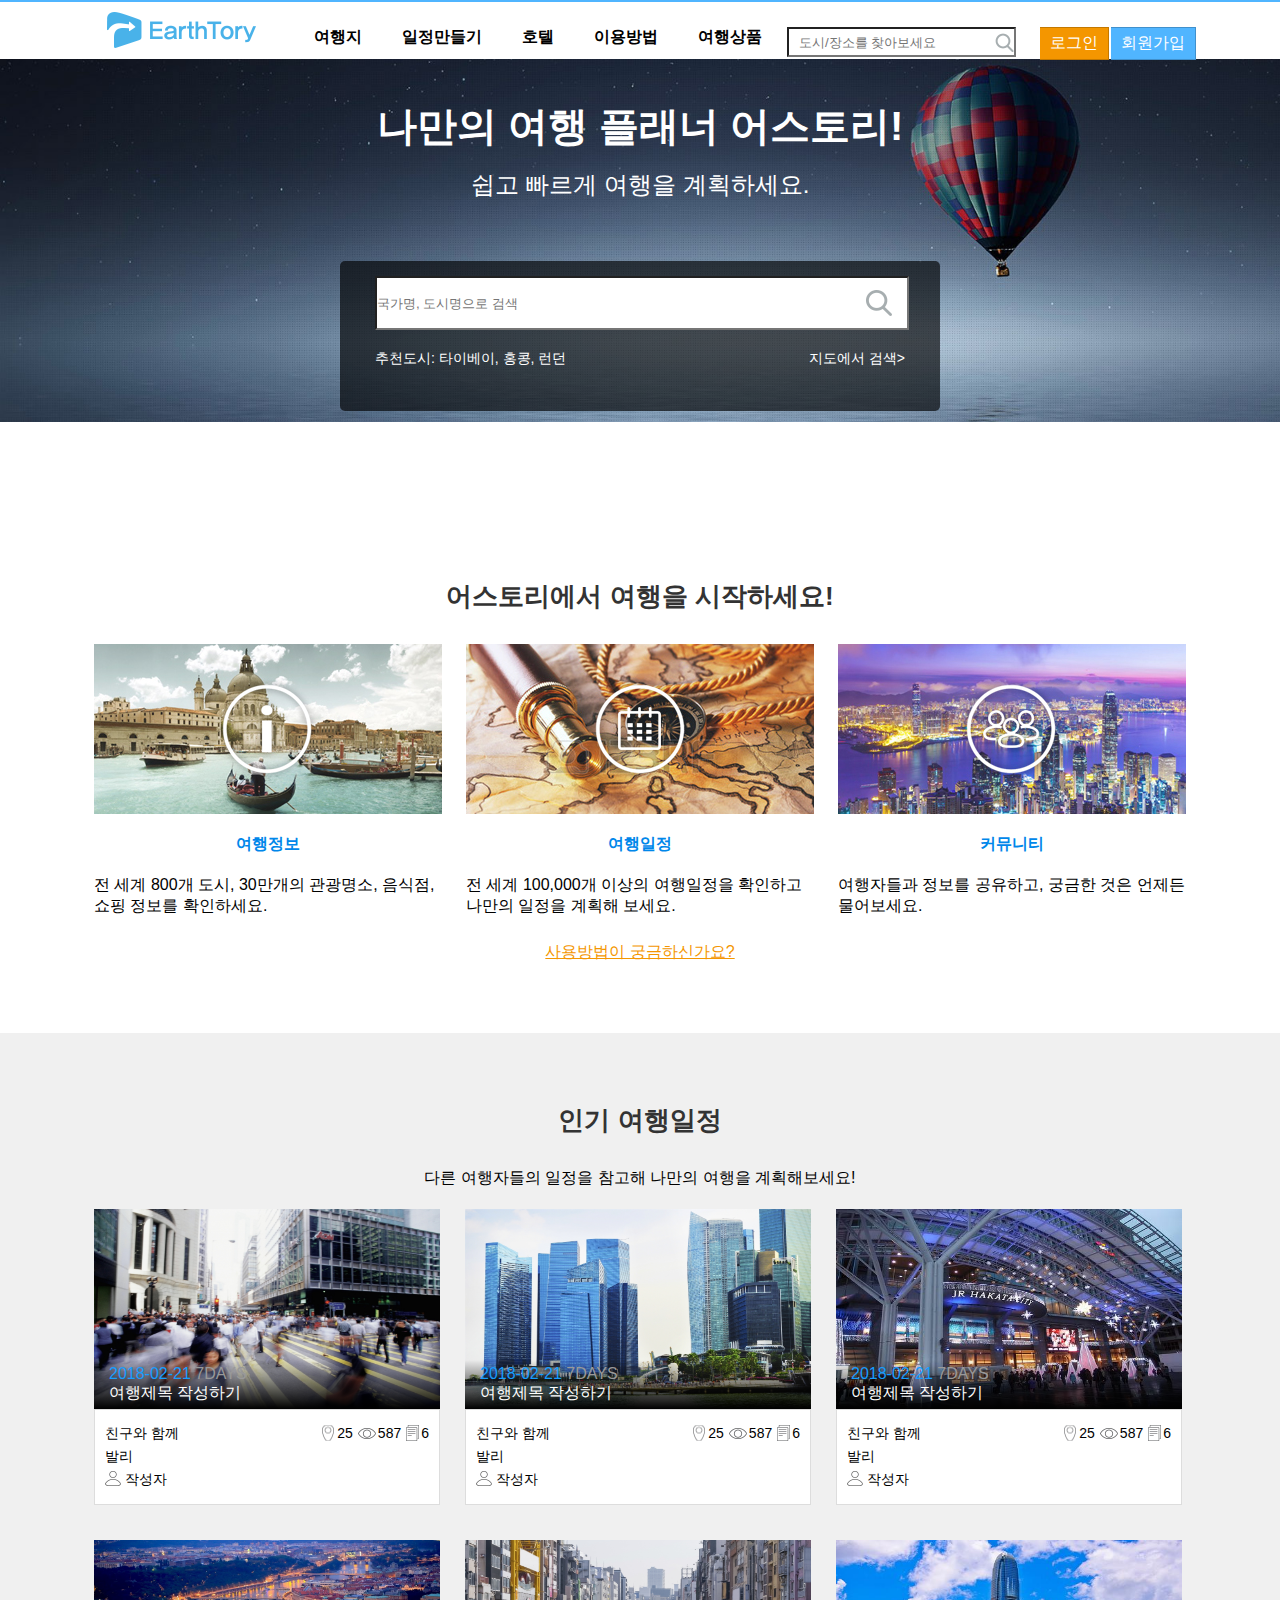
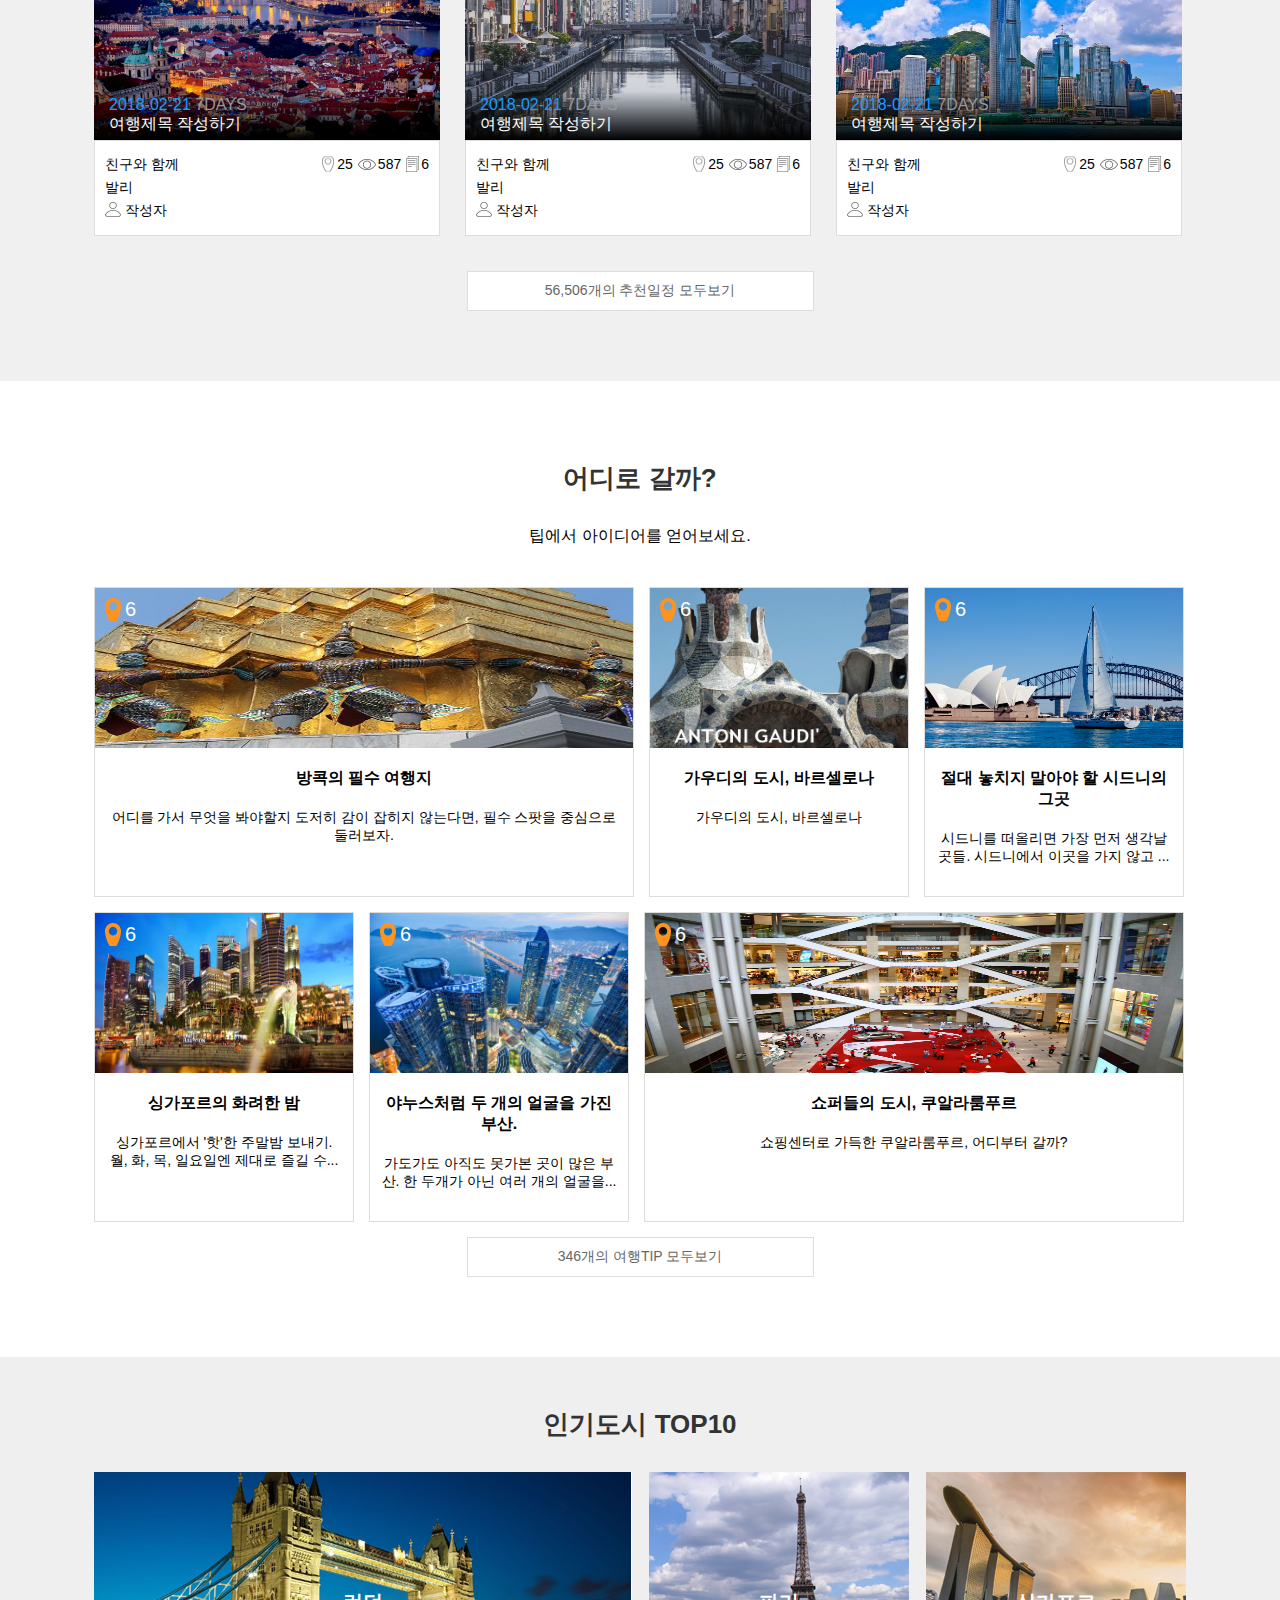
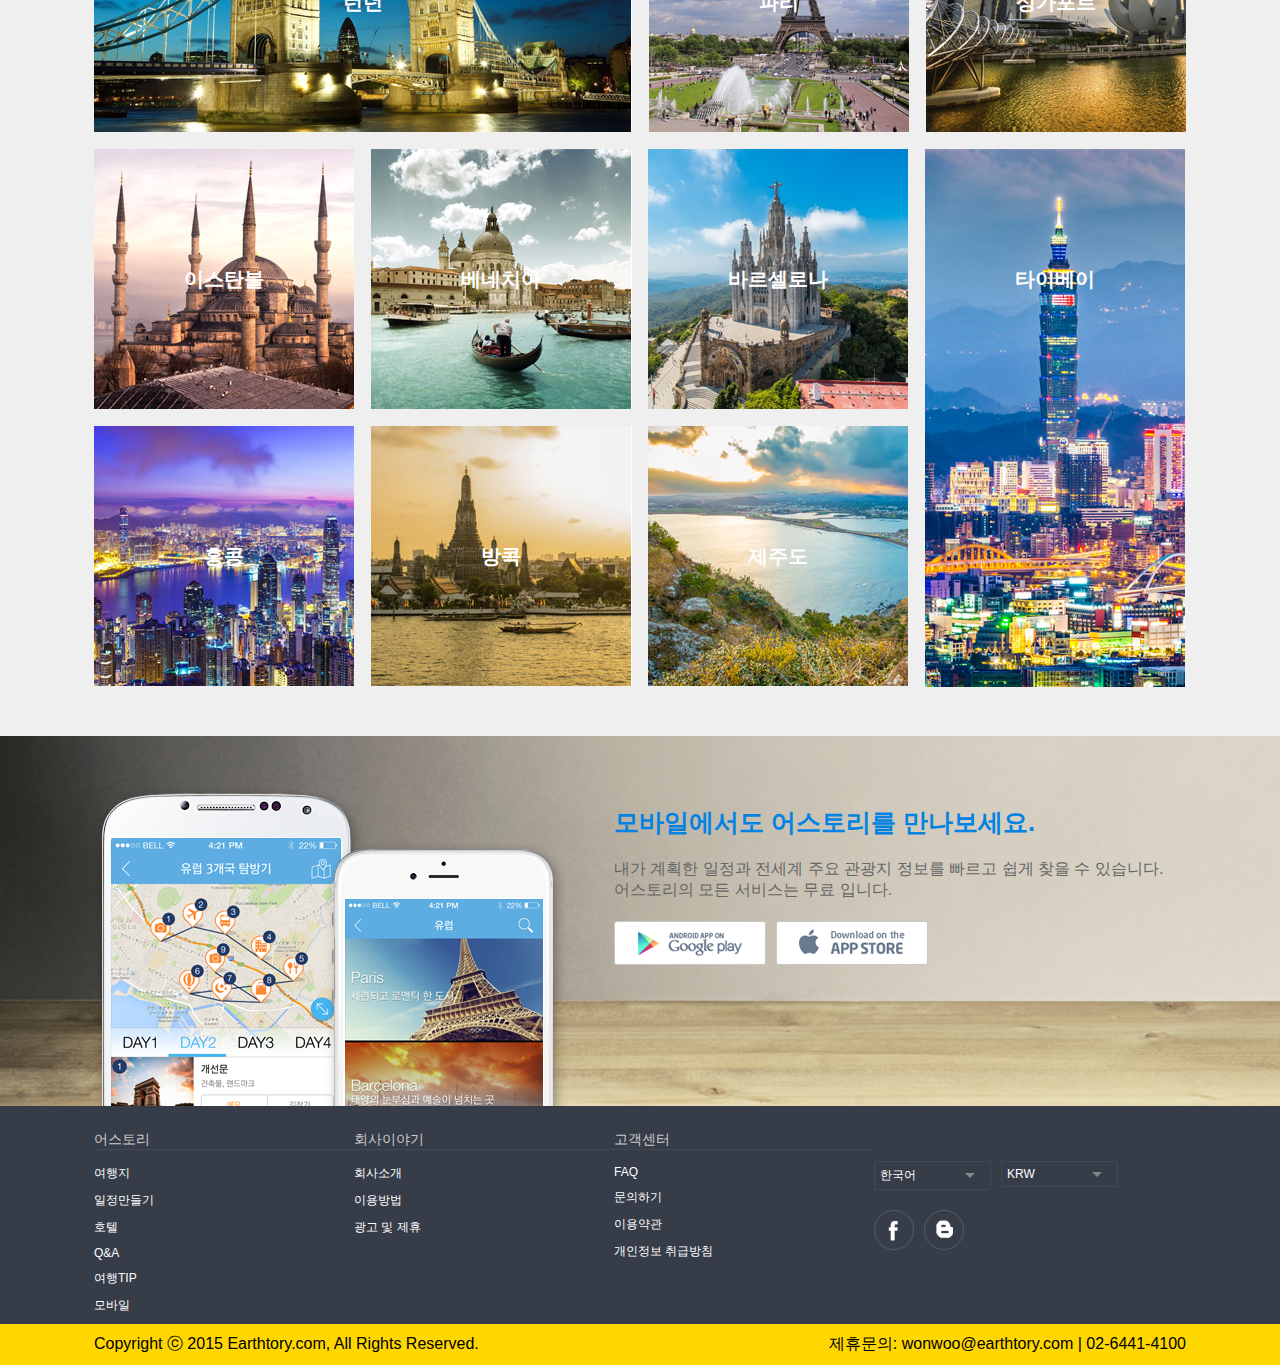
==== index.html @ ed0530f0 "Add files via upload" ====
<!DOCTYPE html>
<html lang="ko">
<head>
    <meta charset="UTF-8">
    <title>EARTHTORY</title>
    <link rel="stylesheet" href="css/style.css">
</head>
<body>
    <div id=wrap>
        <header>
            <div class="header_wrap">
            <h1 class="logo"><a href="#"><img src="images/logo.png"></a></h1>
            <ul class="gnb">
                <li><a href="#">여행지</a></li>
                <li><a href="#">일정만들기</a></li>
                <li><a href="#">호텔</a></li>
                <li><a href="#">이용방법</a></li>
                <li><a href="#">여행상품</a></li>
            </ul>
            <div class="search">
                <input type="text" placeholder="도시/장소를 찾아보세요">
            </div>
            <ul class="util">
                <li class="login"><a href="#">로그인</a></li>
                <li class="assign"><a href="#">회원가입</a></li>
            </ul>
            </div>
        </header>

        <content>
            <section class="main">
                <div class="main_con">
                    <h2>나만의 여행 플래너 어스토리!</h2>
                    <p>쉽고 빠르게 여행을 계획하세요.</p>
                    <div class="mainsearch">
                        <div class="input_wrap">
                        <input type="text" placeholder="국가명, 도시명으로 검색">
                        <p class="city">추천도시:
                            <a href="#">타이베이</a>,
                            <a href="#">홍콩</a>,
                            <a href="#">런던</a>
                        </p>
                        <p class="map"><a href="#">지도에서 검색></a></p>
                        </div>
                    </div>
                </div>


            </section>

            <section class="con1">
                <div class="con1_wrap">
                <h3>어스토리에서 여행을 시작하세요!</h3>
                <ul class=intro>
                    <li class="item">
                        <a href="#">
                            <p class=photo><img src="images/intro01.jpg"></p>
                            <h4>여행정보</h4>
                            <p class=article>전 세계 800개 도시, 30만개의 관광명소, 음식점, 쇼핑 정보를 확인하세요.</p>
                        </a>
                    </li>
                    <li class="item">
                        <a href="#">
                            <p class=photo><img src="images/intro02.jpg"></p>
                            <h4>여행일정</h4>
                            <p class=article>전 세계 100,000개 이상의 여행일정을 확인하고 나만의 일정을 계획해 보세요.</p>
                        </a>
                    </li>
                    <li class="item">
                        <a href="#">
                            <p class=photo><img src="images/intro03.jpg"></p>
                            <h4>커뮤니티</h4>
                            <p class=article>여행자들과 정보를 공유하고, 궁금한 것은 언제든 물어보세요.</p>
                        </a>
                    </li>

                    <a href="#"><p class=text>사용방법이 궁금하신가요?</p></a>
                </div>
            </section>

            <section class="con2">
                <div class="con2_wrap">
                    <h3>인기 여행일정</h3>
                    <p class="center">다른 여행자들의 일정을 참고해 나만의 여행을 계획해보세요!</p>

                    <div class="plan_wrap">
                        <ul>
                            <li class="plan">
                                
                                    <div class="item">
                                        <a href="#">
                                            <div class="plan_image">
                                                <img src="images/plan01.jpg">
                                                    <div class="txt">
                                                        <span class="date">2018-02-21</span>
                                                        <span class="days">7DAYS</span>
                                                        <p class="title">여행제목 작성하기</p>
                                                    </div><!--txt-->
                                            </div>
                                            <div class="plan_inform">
                                           
                                                <ul class="icon">
                                                    <li>25</li>
                                                    <li>587</li>
                                                    <li>6</li>
                                                </ul>
                                                <p class="theme">친구와 함께</p>
                                                <p class="place">발리</p>
                                                <p class="user">작성자</p>
                                            </div>
                                        </a>
                                    
                                    </div>
                                    
                                
                                    <div class="item">
                                            <a href="#">
                                                    <div class="plan_image">
                                                        <img src="images/plan04.jpg">
                                                            <div class="txt">
                                                                <span class="date">2018-02-21</span>
                                                                <span class="days">7DAYS</span>
                                                                <p class="title">여행제목 작성하기</p>
                                                            </div><!--txt-->
                                                    </div>
                                                    <div class="plan_inform">
                                                   
                                                        <ul class="icon">
                                                            <li>25</li>
                                                            <li>587</li>
                                                            <li>6</li>
                                                        </ul>
                                                        <p class="theme">친구와 함께</p>
                                                        <p class="place">발리</p>
                                                        <p class="user">작성자</p>
                                                    </div>
                                                </a>

                                    </div>
                                

                            </li>
                            <li class="plan">
                                
                                    <div class="item">
                                        <a href="#">
                                            <div class="plan_image">
                                                <img src="images/plan02.jpg">
                                                    <div class="txt">
                                                        <span class="date">2018-02-21</span>
                                                        <span class="days">7DAYS</span>
                                                        <p class="title">여행제목 작성하기</p>
                                                    </div><!--txt-->
                                            </div>
                                            <div class="plan_inform">
                                           
                                                <ul class="icon">
                                                    <li>25</li>
                                                    <li>587</li>
                                                    <li>6</li>
                                                </ul>
                                                <p class="theme">친구와 함께</p>
                                                <p class="place">발리</p>
                                                <p class="user">작성자</p>
                                            </div>
                                        </a>
                                    
                                    </div>
                                    
                                
                                    <div class="item">
                                            <a href="#">
                                                    <div class="plan_image">
                                                        <img src="images/plan05.jpg">
                                                            <div class="txt">
                                                                <span class="date">2018-02-21</span>
                                                                <span class="days">7DAYS</span>
                                                                <p class="title">여행제목 작성하기</p>
                                                            </div><!--txt-->
                                                    </div>
                                                    <div class="plan_inform">
                                                   
                                                        <ul class="icon">
                                                            <li>25</li>
                                                            <li>587</li>
                                                            <li>6</li>
                                                        </ul>
                                                        <p class="theme">친구와 함께</p>
                                                        <p class="place">발리</p>
                                                        <p class="user">작성자</p>
                                                    </div>
                                                </a>

                                    </div>
                                

                            </li>
                            <li class="plan">
                                
                                    <div class="item">
                                        <a href="#">
                                            <div class="plan_image">
                                                <img src="images/plan03.jpg">
                                                    <div class="txt">
                                                        <span class="date">2018-02-21</span>
                                                        <span class="days">7DAYS</span>
                                                        <p class="title">여행제목 작성하기</p>
                                                    </div><!--txt-->
                                            </div>
                                            <div class="plan_inform">
                                           
                                                <ul class="icon">
                                                    <li>25</li>
                                                    <li>587</li>
                                                    <li>6</li>
                                                </ul>
                                                <p class="theme">친구와 함께</p>
                                                <p class="place">발리</p>
                                                <p class="user">작성자</p>
                                            </div>
                                        </a>
                                    
                                    </div>
                                    
                                
                                    <div class="item">
                                            <a href="#">
                                                    <div class="plan_image">
                                                        <img src="images/plan06.jpg">
                                                            <div class="txt">
                                                                <span class="date">2018-02-21</span>
                                                                <span class="days">7DAYS</span>
                                                                <p class="title">여행제목 작성하기</p>
                                                            </div><!--txt-->
                                                    </div>
                                                    <div class="plan_inform">
                                                   
                                                        <ul class="icon">
                                                            <li>25</li>
                                                            <li>587</li>
                                                            <li>6</li>
                                                        </ul>
                                                        <p class="theme">친구와 함께</p>
                                                        <p class="place">발리</p>
                                                        <p class="user">작성자</p>
                                                    </div>
                                                </a>

                                    </div>
                                

                            </li>
                        
                        </ul>
                    
                    </div>

                    <div class="all">
                        <p>56,506개의 추천일정 모두보기</p>
                    </div>
                </div>
            </section>

            <section class="con3">
                <div class="con3_wrap">
                    <h3>어디로 갈까?</h3>
                    <p class="center">팁에서 아이디어를 얻어보세요.</p>
                    
                    <div class="trip">
                    <ul class="trip1">
                        <li><a href="#">
                            <div class="trip_img">
                                <img src="images/tip01.jpg">
                                <p>6</p>

                            </div>
                            <div class="trip_inform">
                                <p class="title">방콕의 필수 여행지</p>
                                <p>어디를 가서 무엇을 봐야할지 도저히 감이 잡히지 않는다면, 필수 스팟을 중심으로 둘러보자.</p>

                            </div>
                            </a>

                        </li>
                        <li><a href="#">
                                <div class="trip_img">
                                    <img src="images/tip02.jpg">
                                    <p>6</p>
    
                                </div>
                                <div class="trip_inform">
                                    <p class="title">가우디의 도시, 바르셀로나</p>
                                    <p>가우디의 도시, 바르셀로나</p>
    
                                </div>
                                </a>
    
                        </li>
                        <li><a href="#">
                                <div class="trip_img">
                                    <img src="images/tip03.jpg">
                                    <p>6</p>
    
                                </div>
                                <div class="trip_inform">
                                    <p class="title">절대 놓치지 말아야 할 시드니의 그곳</p>
                                    <p>시드니를 떠올리면 가장 먼저 생각날 곳들. 시드니에서 이곳을 가지 않고 ...</p>
    
                                </div>
                                </a>
    
                        </li>
                    </ul>
                    <ul class="trip2">
                            <li><a href="#">
                                <div class="trip_img">
                                    <img src="images/tip04.jpg">
                                    <p>6</p>
    
                                </div>
                                <div class="trip_inform">
                                    <p class="title">싱가포르의 화려한 밤</p>
                                    <p>싱가포르에서 '핫'한 주말밤 보내기. 월, 화, 목, 일요일엔 제대로 즐길 수...</p>
    
                                </div>
                                </a>
    
                            </li>
                            <li><a href="#">
                                    <div class="trip_img">
                                        <img src="images/tip05.jpg">
                                        <p>6</p>
                                    </div>
                                    <div class="trip_inform">
                                        <p class="title">야누스처럼 두 개의 얼굴을 가진 부산.</p>
                                        <p>가도가도 아직도 못가본 곳이 많은 부산. 한 두개가 아닌 여러 개의 얼굴을...</p>
        
                                    </div>
                                    </a>
        
                            </li>
                            <li><a href="#">
                                    <div class="trip_img">
                                        <img src="images/tip06.jpg">
                                        <p>6</p>
        
                                    </div>
                                    <div class="trip_inform">
                                        <p class="title">쇼퍼들의 도시, 쿠알라룸푸르</p>
                                        <p>쇼핑센터로 가득한 쿠알라룸푸르, 어디부터 갈까?</p>
        
                                    </div>
                                    </a>
        
                            </li>
                        </ul>

                        <div class="all">
                                <p>346개의 여행TIP 모두보기</p>
                            </div>

                        </div>


                </div>





            </section>

            <section class="con4">
                <div class="con4_wrap">
                    <h3>인기도시 TOP10</h3>

                    <div class="best_photo">
                        <div class="photo raw1">
                            <ul class="photo_wrap">
                                <li><a href="#"><img src="images/city01.jpg"><p class="city_name">런던</p></a></li>
                                <li><a href="#"><img src="images/city02.jpg"><p class="city_name">파리</p></a></li>
                                <li><a href="#"><img src="images/city03.jpg"><p class="city_name">싱가포르</p></a></li>
                            </ul>
                        </div>
                        <div class="photo raw2">
                            <ul class="photo_wrap">
                                <li class="cols">
                                    <ul>
                                        <li class="cols1"><a href="#"><img src="images/city04.jpg"><p class="city_name">이스탄불</p></a></li>
                                        <li class="cols1"><a href="#"><img src="images/city08.jpg"><p class="city_name">홍콩</p></a></li>
                                    </ul>
                                    
                                </li>
                                <li class="cols">
                                    <ul>
                                        <li class="cols2"><a href="#"><img src="images/city05.jpg"><p class="city_name">베네치아</p></a></li>
                                        <li class="cols2"><a href="#"><img src="images/city09.jpg"><p class="city_name">방콕</p></a></li>
                                    </ul>
                                </li>
                                <li class="cols">
                                    <ul>
                                        <li class="cols3"><a href="#"><img src="images/city06.jpg"><p class="city_name">바르셀로나</p></a></li>
                                        <li class="cols3"><a href="#"><img src="images/city10.jpg"><p class="city_name">제주도</p></a></li>
                                    </ul>

                                </li>
                                <li class="cols">
                                    <ul>
                                        <li class="cols4"><a href="#"><img src="images/city07.jpg"><p class="city_name">타이베이</p></a></li>
                                    </ul>
                            </ul>


                        </div>


                    </div>


                </div>
            </section>

            <section class="con5">
                <div class="con5_wrap">
                    <div class="mobile_img"></div>
                    <div class="mobile_txt">
                        <p class="blue">모바일에서도 어스토리를 만나보세요. </p>
                        <p>내가 계획한 일정과 전세계 주요 관광지 정보를 빠르고 쉽게 찾을 수 있습니다.
                            <br>어스토리의 모든 서비스는 무료 입니다.</p>
                        <ul class="app">
                            <li><a href="#"><img src="images/mobile_google.png"></a></li>
                            <li><a href="#"><img src="images/mobile_apple.png"></a></li>
                        </ul>
                    </div>
                    





                </div>
            </section>

        </content>

        <footer>
            <div class="footer_wrap">
                <ul>
                    <li class="foot_menu">
                        <p class="foot_tit">어스토리</p>
                        <ul class="foot_in">
                            <li><a href="#">여행지</a></li>
                            <li><a href="#">일정만들기</a></li>
                            <li><a href="#">호텔</a></li>
                            <li><a href="#">Q&A</a></li>
                            <li><a href="#">여행TIP</a></li>
                            <li><a href="#">모바일</a></li>
                        </ul>

                    </li>

                    <li class="foot_menu">
                            <p class="foot_tit">회사이야기</p>
                            <ul class="foot_in">
                                <li><a href="#">회사소개</a></li>
                                <li><a href="#">이용방법</a></li>
                                <li><a href="#">광고 및 제휴</a></li>
                                
                            </ul>
    
                    </li>

                    <li class="foot_menu">
                            <p class="foot_tit">고객센터</p>
                            <ul class="foot_in">
                                <li><a href="#">FAQ</a></li>
                                <li><a href="#">문의하기</a></li>
                                <li><a href="#">이용약관</a></li>
                                <li><a href="#">개인정보 취급방침</a></li>
                            </ul>
    
                    </li>

                    <li class="foot_menu">
                        <div class="foot_lang">
                            <p><a href="#">한국어</a></p>
                            <p><a href="#">KRW</a></p>
                        </div>
                        <div class="foot_sns">
                            <p><a href="#"><img src="images/icon_fb.png"></a></p>
                            <p><a href="#"><img src="images/icon_blog.png"></a></p>
                        </div>


                    </li>


                </ul>

                





            </div>

                <div class="copy">
                    <div class="copy_wrap">
                    <p class="copyright">Copyright ⓒ 2015 Earthtory.com, All Rights Reserved.</p>
                    <p class="number">제휴문의: wonwoo@earthtory.com | 02-6441-4100</p>
                    </div>
                </div>




        </footer>











    </div><!--wrap-->
    
</body>
</html>
---- css/style.css ----
@charset 'utf-8';

*{
    margin:0;
    padding:0;
    font-family: sans-serif
}

ul{
    list-style: none;
}

a{
    color:inherit;
    text-decoration: none;
}
img{
    vertical-align: top;
}
header{
    border-top:2px solid #50b5ff;
}
.header_wrap{
    width:1092px;
    margin: 0 auto;
    position: relative;
    padding:10px;
    
}

header .gnb{
    position:absolute;
    top:25px;
    left:210px;
}
header .gnb:after{
    content:'';
    display:block;
    clear:both;
}

header .gnb li{
    float:left;
    padding-left:20px;
    padding-right:20px;
    font-weight: bold;
    
}

header .util{
    position: absolute;
    top:25px;
    right:0;
}
header .util:after{
    content:'';
    display:block;
    clear:both;
}

header .util li{
    float:left;
    color:white;
    padding-top:5px;
    padding-bottom:5px;
    padding-left:10px;
    padding-right:10px;
    margin-left:2px;
    border:1px solid rgb(0,0,0,0.2);
    border-left:0px;
}

header .util .login{
    background-color:#f49600;
}

header .util .assign{
    background-color: #50b5ff;
}

header .search{
    position:absolute;
    right:180px;
    top:25px;
}

header .search input{
    width:190px;
    height: 26px;
    padding-left:10px;
    padding-right:25px;
    background-image: url(../images/icon_search2.png);
    background-repeat: no-repeat;
    background-position: right;
    

}


/*header*/

.main{
    background-image:url(../images/key_bg.jpg);
    background-repeat: no-repeat;
    height: 450px;
    background-size: 100%;
}

.main_con {
    width:1092px;
    margin:0 auto;
    color:white;
    text-align:center;
    padding-top:40px;
}

.main_con h2{
    font-size:40px;
    margin-bottom:15px;
}

.main_con>p {
    font-size:24px;

}

.main_con .mainsearch {
    display:block;
    background-color:rgba(0,0,0,0.65);
    width:600px;
    height: 150px;
    margin: 0 auto;
    margin-top:60px;
    
    border-radius: 5px;
    position:relative;

}

.main_con .mainsearch .input_wrap{
    width:530px;
    margin: 0 auto;
}



.main_con .mainsearch p{
    font-size: 14px;
}

.main_con .mainsearch .city{
    float:left;
    
}



.main_con .mainsearch .input_wrap:after{
    display: block;
    content:'';
    clear:both;
}


.main_con .mainsearch .map{
    float:right;
}

.main_con .mainsearch input{
    width:530px;
    height: 50px;
    background-image: url(../images/icon_search1.gif);
    background-repeat:no-repeat;
    background-position:right;
    margin-top:15px;
    margin-bottom:20px;
}

.main_con .mainsearch .city a:hover{
    text-decoration: underline;
}

/*main*/
.con1 {
    margin-top:70px;
    margin-bottom:70px;
}

.con1 .con1_wrap{
    width:1092px;
    margin:0 auto;
}
content h3 {
    text-align: center;
    margin-bottom: 30px;
    font-size:26px;
    color:#333;
}


.con1 .intro:after{
    display:block;
    clear:both;
    content:'';
}

.con1 .intro .item{
    float:left;
    width:348px;
    margin-bottom:25px;
}

.con1 .intro .item:nth-child(2){
    margin-right:24px;
    margin-left:24px;
}

.con1 .intro .item h4{
    text-align:center;
    color:#0087ea;
    margin-top:20px;
    margin-bottom:20px;
    font-weight: bold;

}

.con1 .intro .text{
    text-align: center;
    text-decoration: underline;
    color:#f49600;
    
}

.con1 .intro .text:hover{
    text-decoration: none;
}

/*con2*/

.con2 {
    
    background-color: #f0f0f0;
    padding-top:70px;
    padding-bottom:70px;  
}

.center{
    text-align: center;
}

.con2 .con2_wrap{
    width:1092px;
    margin:0 auto;
}

.con2 .plan_wrap{
    margin-top:20px;
}

.con2 .plan_wrap ul:after{
    content:'';
    display:block;
    clear:both;
}
.con2 .plan_wrap ul .plan{
    float:left;
    margin-right: 25px;
}

.con2 .plan_wrap .plan:last-child{
    margin-right:0px;
}


.con2 .plan .item{
    margin-bottom:35px;
    width:346px;

}


.con2 .plan_wrap .plan .item img{
    width:100%;
    height: 100%;
    transition: all 0.8s;
}

.con2 .plan .item .plan_image{
    position:relative;
    height:200px;
    overflow: hidden;
}

.con2 .plan .item .plan_image .txt{
    position:absolute;
    bottom:0px;
    left:0;
    padding-left:15px;
    width:100%;
    box-sizing: border-box;
    padding-bottom:5px;
    padding-top:5px;
    background-image: linear-gradient(rgba(0,0,0,0), rgba(0,0,0,1))
    /* 
    background 그라데이션으로 주기
    
        background-image : linear-gradient()
        radial-gradient

         그라데이션 색상은 ,로 구분을 해 주면 그만큼 다 들어가짐
         색상 앞에 deg단위 혹은 to left와 같은 키워드를 사용해서 백그라운드 방향을 지정해줄 수 있음



    */
}

.txt .date{
    color: #179dff;
}

.txt .days{
    color:#999;
}

.txt .title{
    color:white;
}


.con2 .plan .item .plan_inform{
    background-color:white;
    border: 1px solid #ddd;
    padding-right:10px;
    padding-left:10px;
    padding-top:15px;
    padding-bottom:10px;
    font-size: 14px;
}

.con2 .plan .item .plan_inform:after{
    display:block;
    content:'';
    clear:both;
}

.con2 .plan .item .plan_inform .icon{
    float:right;
}

.con2 .plan .item .plan_inform .icon:after{
    content:'';
    display:block;
    clear:both;

}

.plan_inform p{
    margin-bottom:5px;
}

.con2 .plan .item .plan_inform .icon li{
    float:left;
    background-position-y: center;
    margin-left: 5px;
    
}

.icon li:nth-child(1){
    background-image: url(../images/icon_spot.png);
    background-repeat: no-repeat;
    padding-left:15px;
    
}

.icon li:nth-child(2){
    background-image: url(../images/icon_view.png);
    background-repeat: no-repeat;
    padding-left:20px;
    
}

.icon li:nth-child(3){
    background-image: url(../images/icon_copy.png);
    background-repeat: no-repeat;
    padding-left:15px;
    
}

.con2 .plan .item .plan_inform .user{
    padding-left:20px;
    background-image: url(../images/icon_user.png);
    background-repeat: no-repeat;   
}

.con2 .item img:hover{
    transform:scale(1.5)
    
}

.all{
    width:345px;
    padding-top:10px;
    padding-bottom:10px;
    border: 1px solid #ddd;
    text-align:center;
    margin:0 auto;
    background-color:white;
    font-size:14px;
    color:#666;
}

/*con2*/

.con3_wrap{
    width:1092px;
    margin: 0 auto;
    padding-top:80px;
    padding-bottom:80px;
}

.con3 li{
    margin-right:15px;
    margin-bottom:15px;
    border:1px solid #ddd;
    
    box-sizing: border-box;
}
.con3 .trip{
    margin-top:40px;
}
.con3 .trip_img{
    position: relative;
}

.con3 .trip_img p{
    position:absolute;
    padding-left:20px;
    background-image:url(../images/spot_cnt.png);
    background-repeat: no-repeat;
    font-size:20px;
    color:white;
    top:10px;
    left:10px;

}

.con3 li:last-child{
    margin-right:0px;
}

.trip1:after{
    display:block;
    clear:both;
    content:'';
}
.trip1 li{
    float:left;
    height:310px;
}

.trip1 li:nth-child(1){
    width:540px;
}

.trip1 li:nth-child(2){
    width:260px;
}

.trip1 li:nth-child(3){
    width:260px;
}

.trip1 .trip_img img{
    width:100%;
    height:160px;
}
/*trip1*/
.trip2:after{
    display:block;
    clear:both;
    content:'';
}
.trip2 li{
    float:left;
    height:310px;
}

.trip2 li:nth-child(1){
    width:260px;
}

.trip2 li:nth-child(2){
    width:260px;
}

.trip2 li:nth-child(3){
    width:540px;
}

.trip2 .trip_img img{
    width:100%;
    height:160px;
}

.trip_img{
    overflow:hidden;
}

.trip_img img{
    transition:all 0.5s;
}

.trip_img img:hover{
    transform:scale(1.2)
}


.trip_inform{
    text-align:center;
    padding-top:20px;
    padding-right:10px;
    padding-left:10px;
}
.trip_inform .title{
    font-weight: bold;
    margin-bottom:20px;
}

.trip_inform p:last-child{
    font-size:14px;
}

/*con3*/

.con4{
    background-color:#efefef;
}

.con4 .con4_wrap{
    width:1092px;
    margin: 0 auto;
    padding-top:50px;
    padding-bottom:50px;
    
}



.photo_wrap:after{
    display: block;
    clear:both;
    content:'';
}



.raw1 li{
    float:left;
}

.raw2 .cols{
    float:left;
}
.raw1 li{
    width:260px;
    height: 260px;
    margin-right:17px;
    margin-bottom:17px;
    
}

.raw2 .cols li{
    width:260px;
    height: 260px;
    margin-right:17px;
    margin-bottom:17px;
    
}

.photo li:last-child{
    margin-right:0px;
}

.raw1 li:first-child{
    width:538px;
}


.raw2 .cols4{
    height:538px;
}

.cols li:last-child{
    margin-bottom:0px;
}

.raw1 li{
    position: relative;
}

.cols li{
    position:relative;
}
.city_name{
    color:white;
    position:absolute;
    top:50%;
    left:50%;
    transform: translate(-50%, -50%);
    font-size:20px;
    font-weight: bold;
}

/*con4*/

.con5{
    background-image: url(../images/mobile_bg.png);
    background-repeat: no-repeat;
}

.con5_wrap{
    padding-top:50px;
    width:1092px;
    margin:0 auto;
    position: relative;
}

.mobile_img{
    width:542px;
    height:320px;
    background-image:url(../images/mobile_demo.png);
    background-repeat:no-repeat;
    background-position-y: 0;
}


.mobile_txt{
    position: absolute;
    top:70px;
    left:520px;
}
.mobile_txt .app:after{
    display: block;
    content:'';
    clear:both;
}
.mobile_txt .app li{
    float:left;
    margin-top:20px;
    margin-right:10px;
}

.mobile_txt p{
    color:#666;
}

.mobile_txt .blue{
    color:#0083e3;
    margin-bottom:20px;
    font-size:25px;
    font-weight: bold;
}

/*con5*/

footer{
    background-color:#363c48;
}
.footer_wrap{
    width:1092px;
    margin: 0 auto;
    padding-top:25px;
}
footer .foot_tit{
    color:#ccc;
    border-bottom: 1px solid #424753;
    font-size:14px;
    margin-bottom: 15px
}

footer ul .foot_menu{
    float:left;
    width:260px;
    font-size:12px;
    
}

footer ul:after{
    clear:both;
    content:'';
    display: block;
}

.foot_in{
    color:white;
}

.foot_in li{
    margin-bottom:10px;
}

.foot_lang:after{
    display: block;
    clear:both;
    content:'';
}
.foot_lang{
    color:white;
    margin-top:30px;
}

.foot_lang p{
    display: block;
    background-image: url(../images/arr_sel.png);
    background-repeat: no-repeat;
    background-position-x: 90px;
    background-position-y: center;
    border:1px solid #424753;
    font-size:12px;
    padding-right:10px;
    width:100px;
    float:left;
    padding-top:5px;
    padding-bottom: 5px;
    padding-left:5px;
    margin-right:10px;
}

.foot_sns:after{
    clear:both;
    content:'';
    display: block;
}

.foot_sns p{
    float:left;
    margin-right:10px;
    margin-top:20px;
}

.copy{
    background-color:gold;
}

.copy_wrap{
    width:1092px;
    margin:0 auto;
    position: relative;
    padding-top:10px;
    padding-bottom:10px;
}

.copy .number{
    position: absolute;
    top:10px;
    right:0px;
}
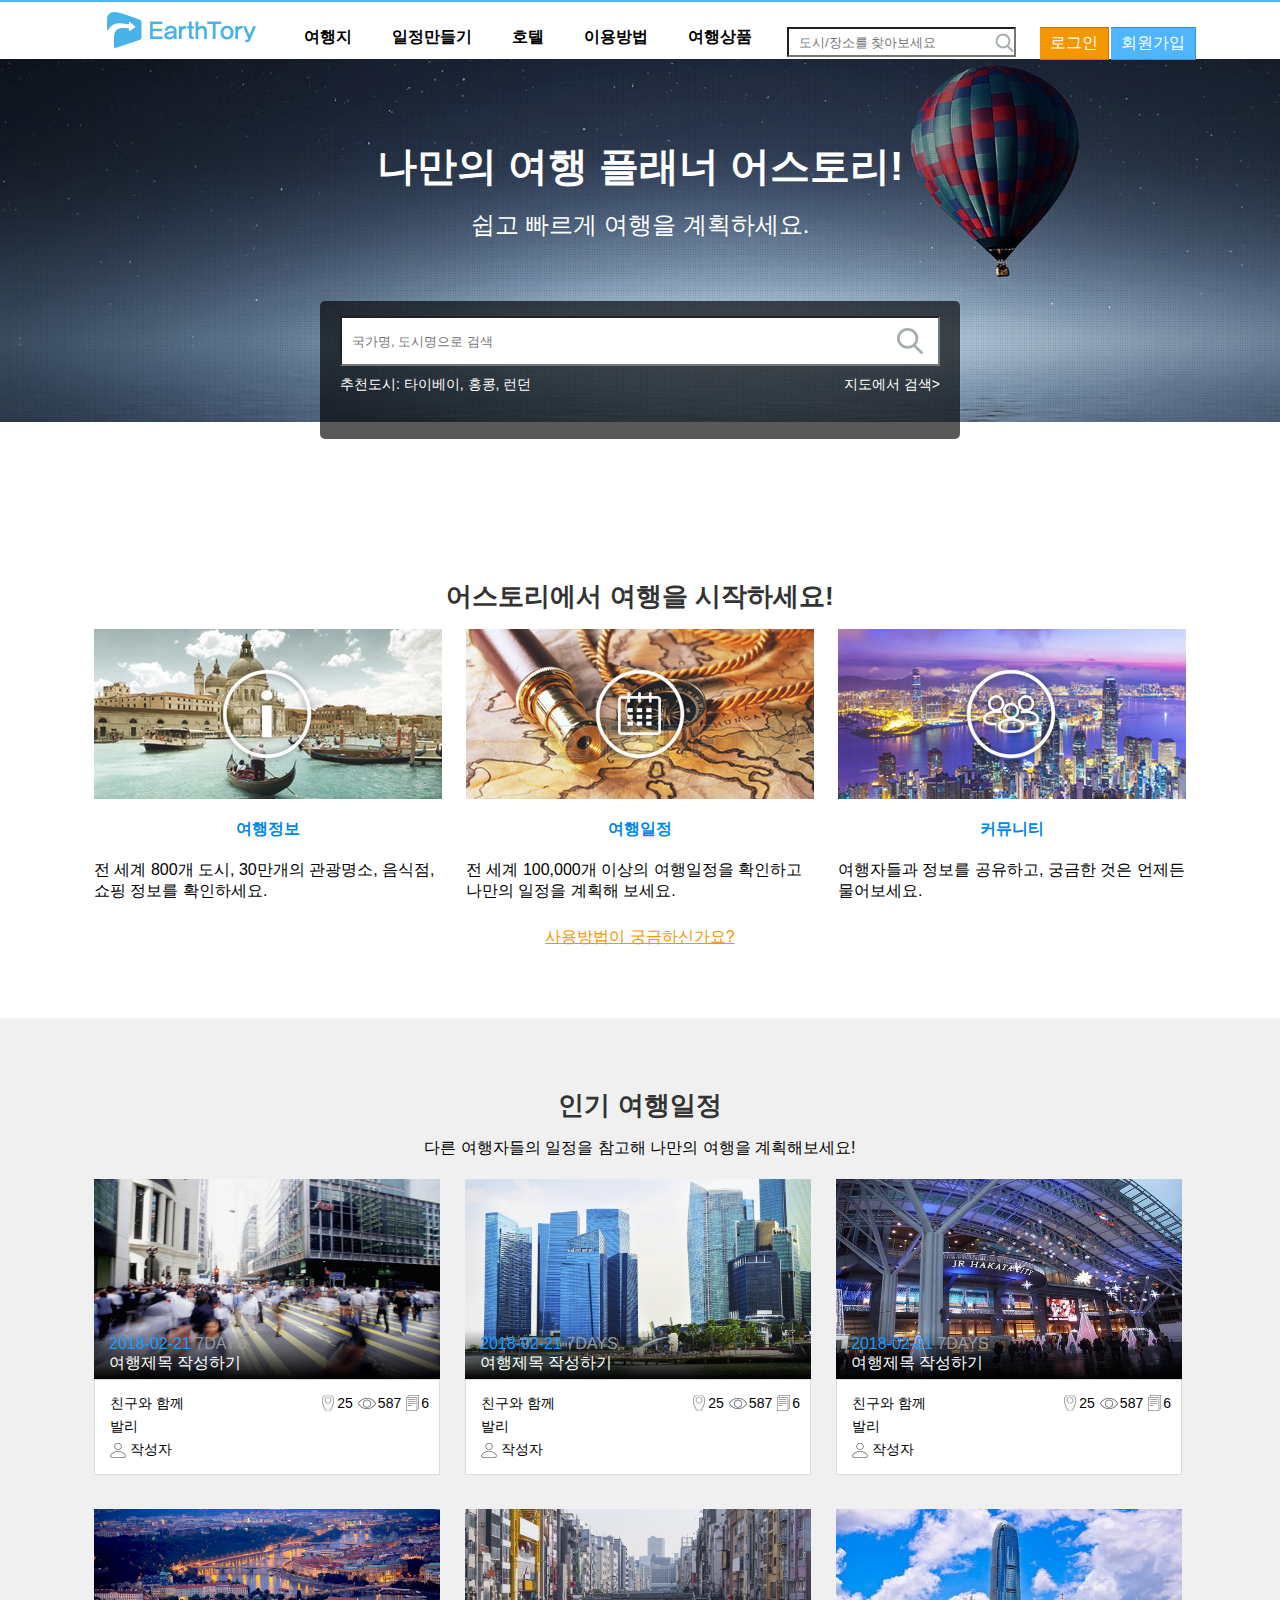
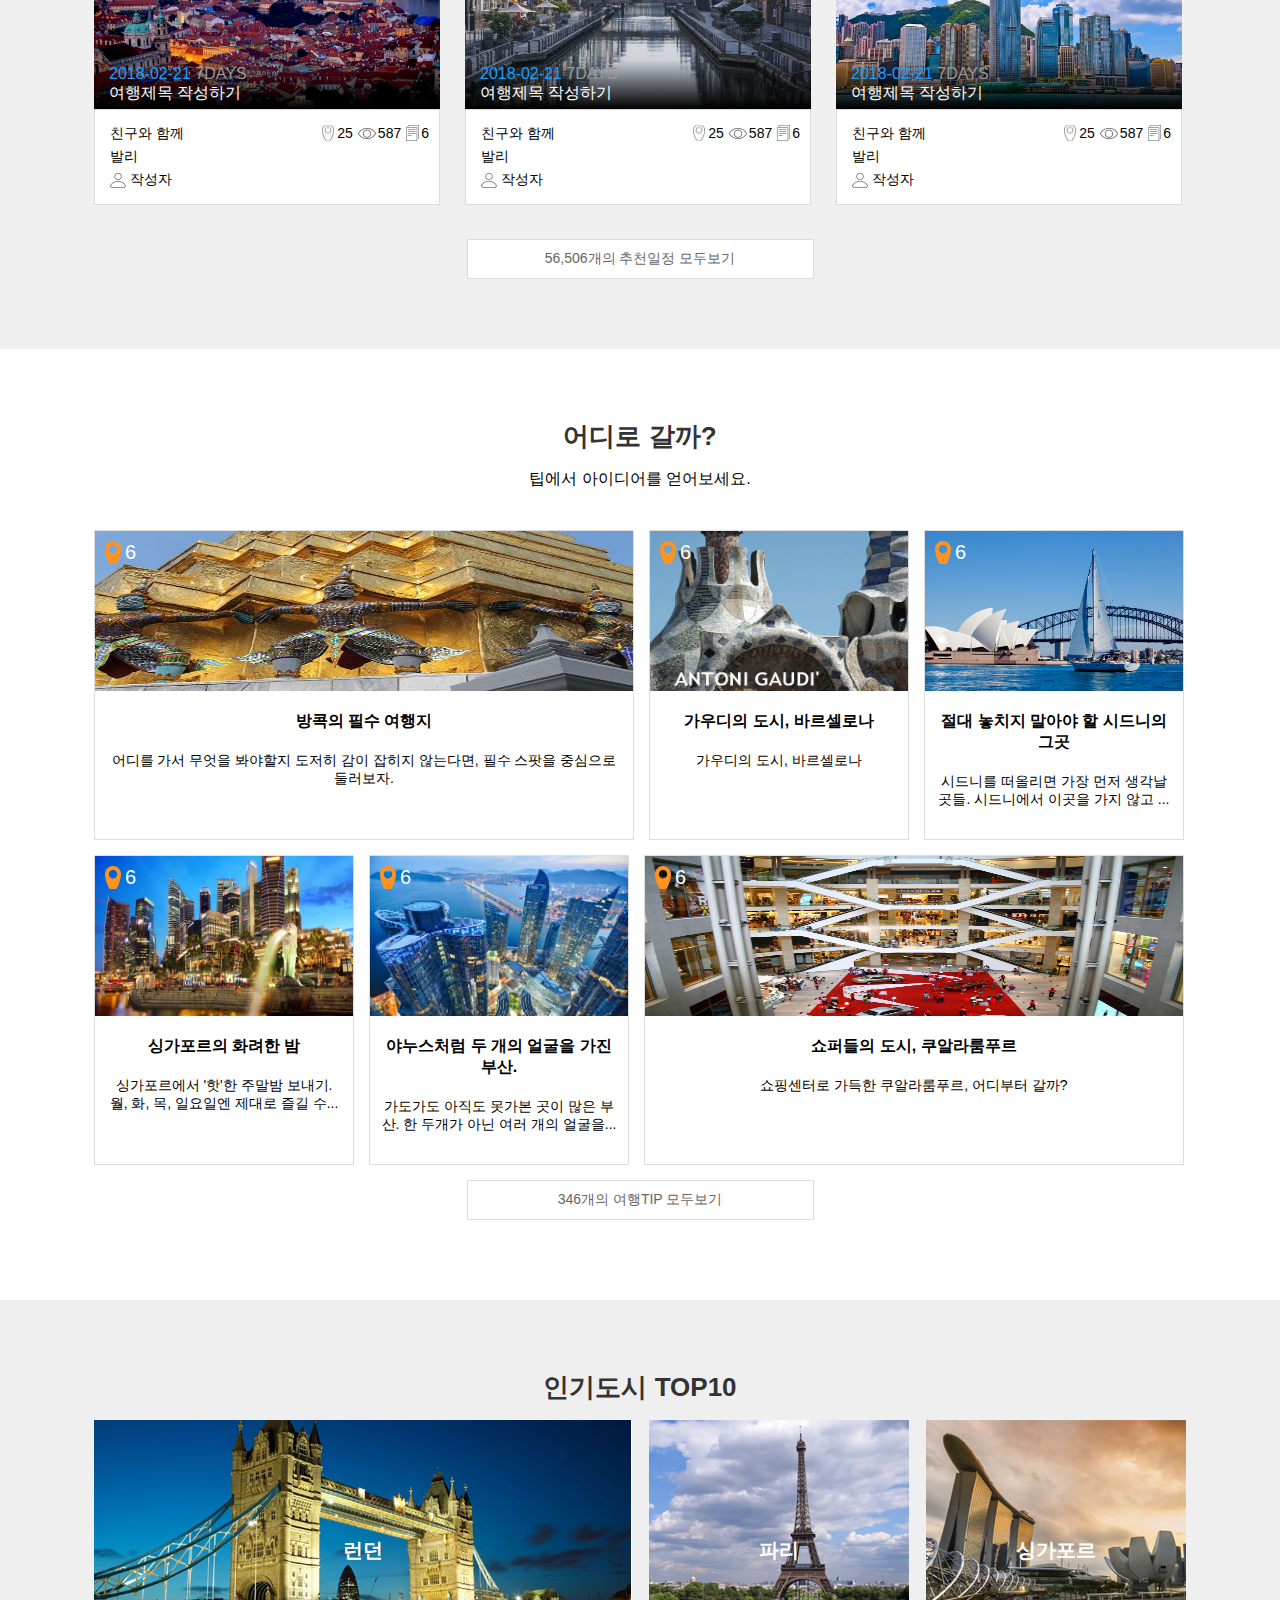
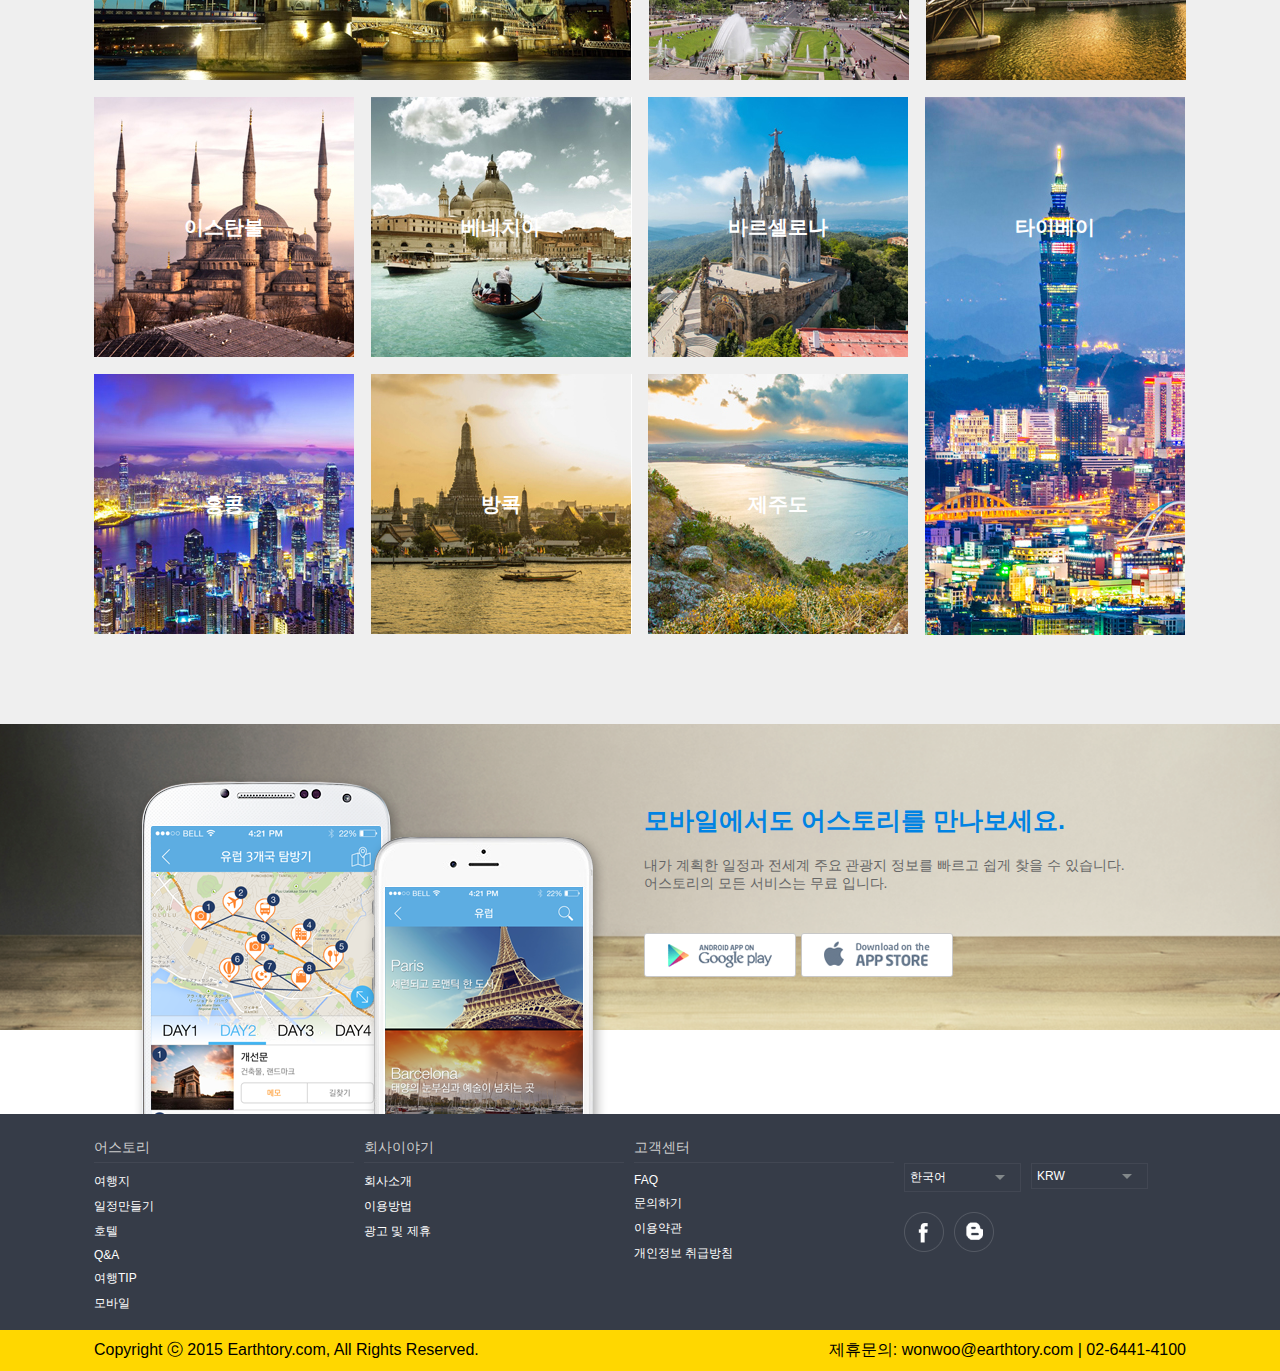
==== commit 80b2c55d: "Add files via upload" ====
--- a/index.html
+++ b/index.html
@@ -256,7 +256,7 @@
                     </div>
 
                     <div class="all">
-                        <p>56,506개의 추천일정 모두보기</p>
+                        <a href="#">56,506개의 추천일정 모두보기</a>
                     </div>
                 </div>
             </section>
@@ -356,7 +356,7 @@
                         </ul>
 
                         <div class="all">
-                                <p>346개의 여행TIP 모두보기</p>
+                                <a href="#">346개의 여행TIP 모두보기</a>
                             </div>
 
                         </div>
--- a/css/style.css
+++ b/css/style.css
@@ -31,7 +31,7 @@
 header .gnb{
     position:absolute;
     top:25px;
-    left:210px;
+    left:200px;
 }
 header .gnb:after{
     content:'';
@@ -111,7 +111,7 @@
     margin:0 auto;
     color:white;
     text-align:center;
-    padding-top:40px;
+    padding-top:80px;
 }
 
 .main_con h2{
@@ -127,8 +127,8 @@
 .main_con .mainsearch {
     display:block;
     background-color:rgba(0,0,0,0.65);
-    width:600px;
-    height: 150px;
+    width:640px;
+    height: 138px;
     margin: 0 auto;
     margin-top:60px;
     
@@ -138,7 +138,7 @@
 }
 
 .main_con .mainsearch .input_wrap{
-    width:530px;
+    width:600px;
     margin: 0 auto;
 }
 
@@ -167,13 +167,15 @@
 }
 
 .main_con .mainsearch input{
-    width:530px;
+    width:600px;
     height: 50px;
     background-image: url(../images/icon_search1.gif);
     background-repeat:no-repeat;
     background-position:right;
     margin-top:15px;
-    margin-bottom:20px;
+    margin-bottom:10px;
+    padding-left:10px;
+    box-sizing: border-box;
 }
 
 .main_con .mainsearch .city a:hover{
@@ -192,7 +194,7 @@
 }
 content h3 {
     text-align: center;
-    margin-bottom: 30px;
+    margin-bottom: 15px;
     font-size:26px;
     color:#333;
 }
@@ -275,6 +277,7 @@
 .con2 .plan .item{
     margin-bottom:35px;
     width:346px;
+    height: 295px;
 
 }
 
@@ -282,7 +285,12 @@
 .con2 .plan_wrap .plan .item img{
     width:100%;
     height: 100%;
-    transition: all 0.8s;
+    transition: all 2s;
+}
+
+.con2 .item img:hover{
+    transform:scale(1.2)
+    
 }
 
 .con2 .plan .item .plan_image{
@@ -332,7 +340,7 @@
     background-color:white;
     border: 1px solid #ddd;
     padding-right:10px;
-    padding-left:10px;
+    padding-left:15px;
     padding-top:15px;
     padding-bottom:10px;
     font-size: 14px;
@@ -390,13 +398,11 @@
 .con2 .plan .item .plan_inform .user{
     padding-left:20px;
     background-image: url(../images/icon_user.png);
-    background-repeat: no-repeat;   
-}
-
-.con2 .item img:hover{
-    transform:scale(1.5)
-    
-}
+    background-repeat: no-repeat;
+    background-position-y: center; 
+}
+
+
 
 .all{
     width:345px;
@@ -415,7 +421,7 @@
 .con3_wrap{
     width:1092px;
     margin: 0 auto;
-    padding-top:80px;
+    padding-top:70px;
     padding-bottom:80px;
 }
 
@@ -508,7 +514,7 @@
 }
 
 .trip_img img{
-    transition:all 0.5s;
+    transition:all 1s;
 }
 
 .trip_img img:hover{
@@ -531,6 +537,8 @@
     font-size:14px;
 }
 
+
+
 /*con3*/
 
 .con4{
@@ -540,8 +548,8 @@
 .con4 .con4_wrap{
     width:1092px;
     margin: 0 auto;
-    padding-top:50px;
-    padding-bottom:50px;
+    padding-top:70px;
+    padding-bottom:90px;
     
 }
 
@@ -617,6 +625,7 @@
 .con5{
     background-image: url(../images/mobile_bg.png);
     background-repeat: no-repeat;
+    background-size: 100%;
 }
 
 .con5_wrap{
@@ -628,17 +637,22 @@
 
 .mobile_img{
     width:542px;
-    height:320px;
+    height:340px;
     background-image:url(../images/mobile_demo.png);
     background-repeat:no-repeat;
     background-position-y: 0;
+    background-position-x: 40px;
 }
 
 
 .mobile_txt{
     position: absolute;
-    top:70px;
-    left:520px;
+    top:80px;
+    left:550px;
+}
+
+.mobile_txt .app{
+    margin-top:40px;
 }
 .mobile_txt .app:after{
     display: block;
@@ -647,12 +661,14 @@
 }
 .mobile_txt .app li{
     float:left;
-    margin-top:20px;
-    margin-right:10px;
+    
+    margin-right:5px;
 }
 
 .mobile_txt p{
     color:#666;
+    font-size:14px;
+    
 }
 
 .mobile_txt .blue{
@@ -671,18 +687,21 @@
     width:1092px;
     margin: 0 auto;
     padding-top:25px;
+    padding-bottom:10px;
 }
 footer .foot_tit{
     color:#ccc;
     border-bottom: 1px solid #424753;
     font-size:14px;
-    margin-bottom: 15px
+    margin-bottom: 10px;
+    padding-bottom:5px;
 }
 
 footer ul .foot_menu{
     float:left;
     width:260px;
     font-size:12px;
+    margin-right:10px;
     
 }
 
@@ -697,7 +716,7 @@
 }
 
 .foot_in li{
-    margin-bottom:10px;
+    margin-bottom:8px;
 }
 
 .foot_lang:after{
@@ -707,7 +726,7 @@
 }
 .foot_lang{
     color:white;
-    margin-top:30px;
+    margin-top:24px;
 }
 
 .foot_lang p{
@@ -727,6 +746,15 @@
     margin-right:10px;
 }
 
+.foot_lang a{
+    display: block;
+    width:100%;
+    height:100%;
+
+}
+
+/*a 선택범위 넓혀줌*/
+
 .foot_sns:after{
     clear:both;
     content:'';
@@ -738,6 +766,7 @@
     margin-right:10px;
     margin-top:20px;
 }
+
 
 .copy{
     background-color:gold;
